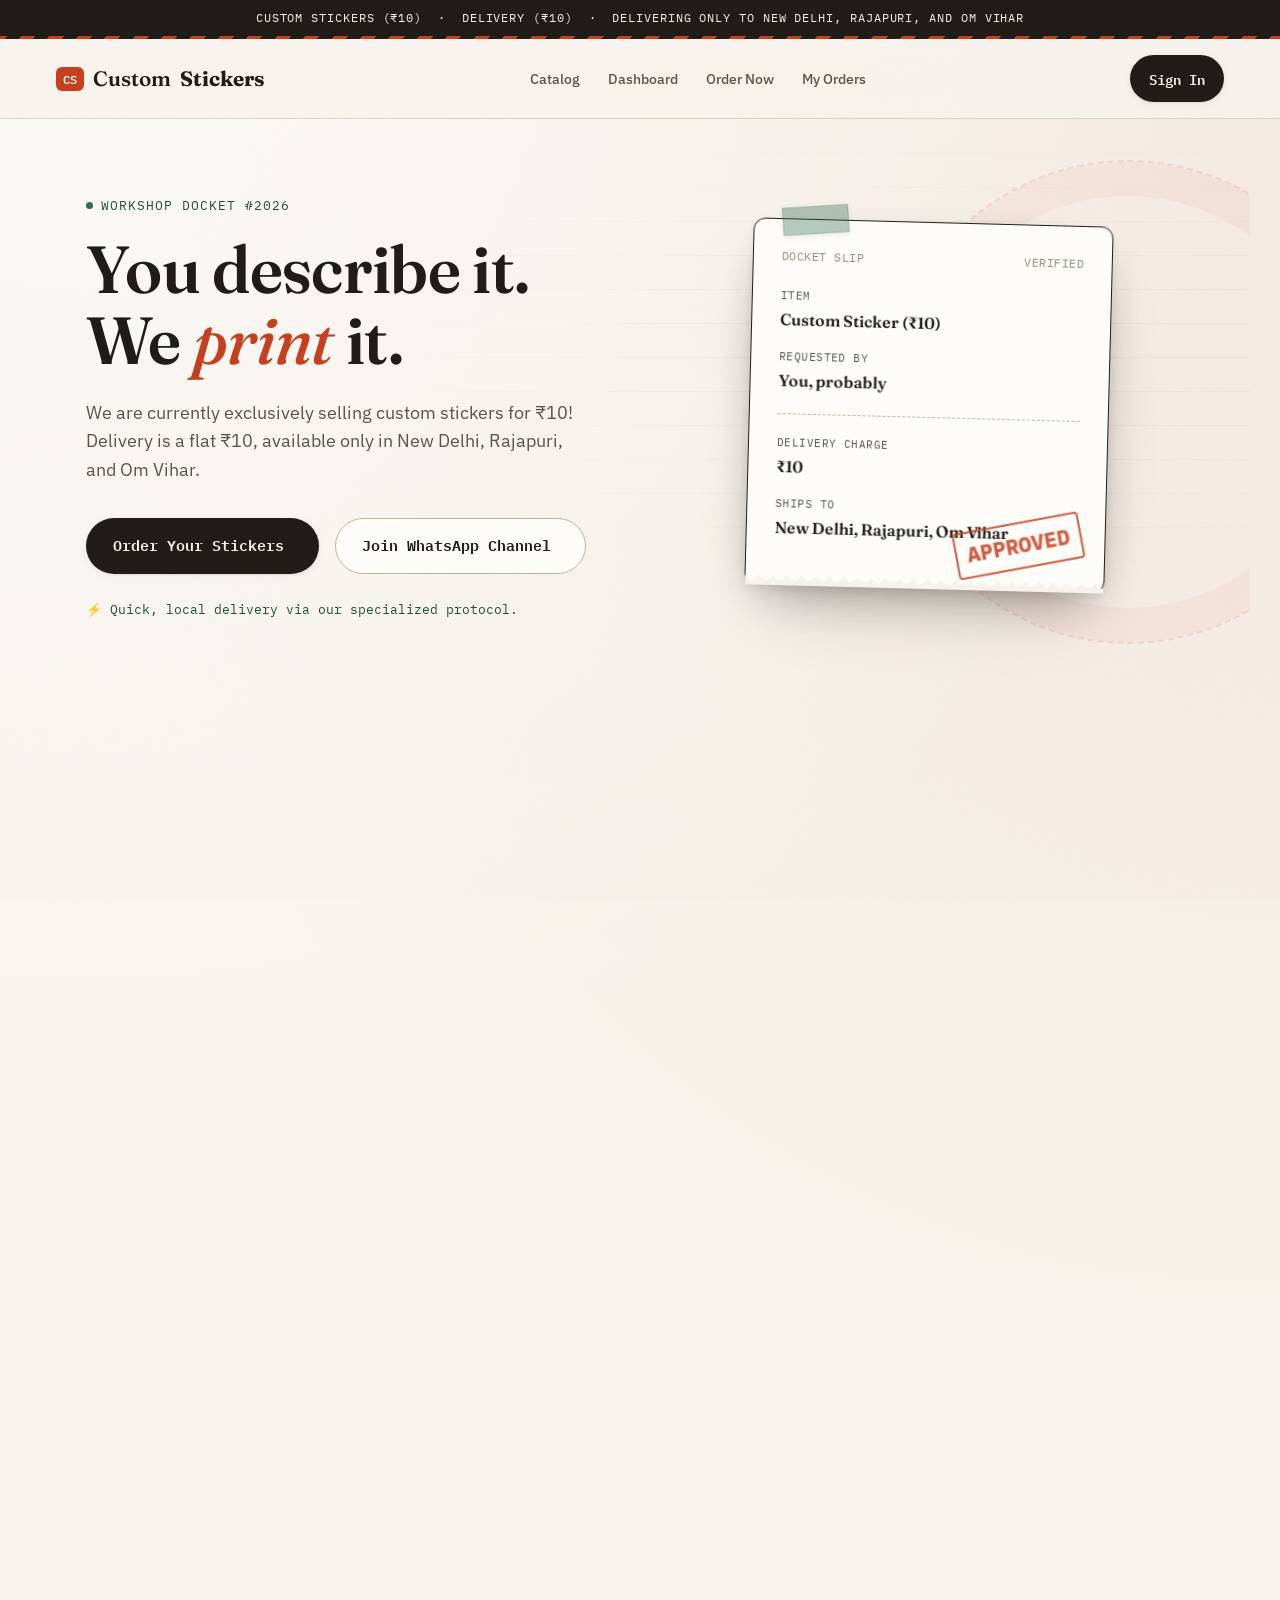
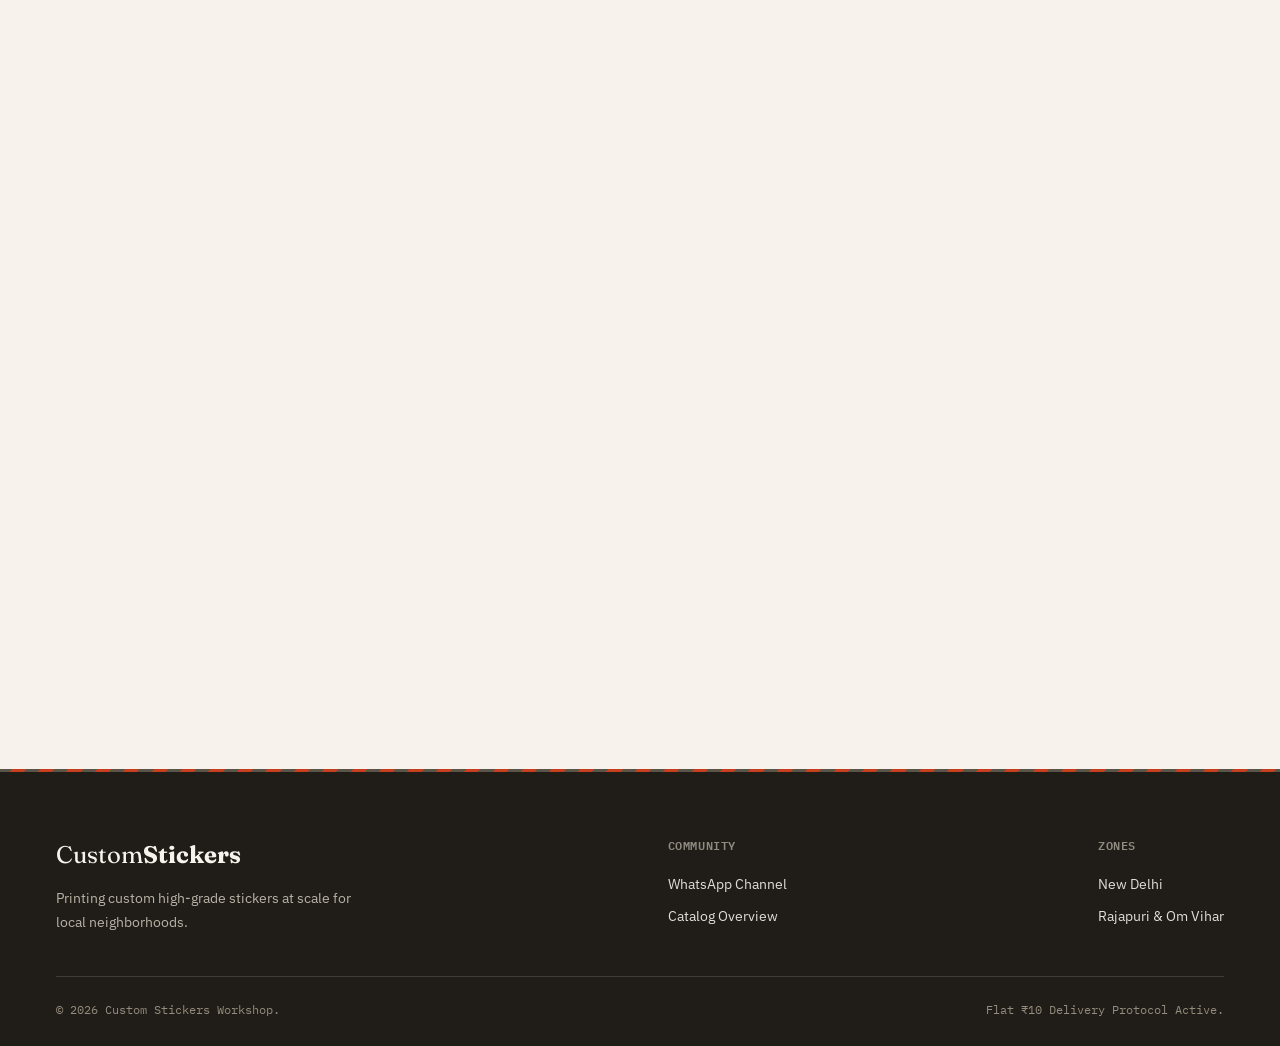
==== index/index.html @ f7cede30 "ee" ====
<!DOCTYPE html>
<html lang="en">
<head>
  <meta charset="UTF-8">
  <meta name="viewport" content="width=device-width, initial-scale=1.0">
  <title>Custom Stickers — Workshop</title>
  <meta name="description" content="Custom die-cut stickers, ₹10 each, with ₹10 flat delivery to New Delhi, Rajapuri, and Om Vihar."/>
  <link rel="icon" type="image/png" href="favicon.png">
  <link rel="preconnect" href="https://fonts.googleapis.com">
  <link rel="preconnect" href="https://fonts.gstatic.com" crossorigin>
  <link rel="stylesheet" href="index.css">
  
  <!-- Leaflet Map CSS & JS -->
  <link rel="stylesheet" href="https://unpkg.com/leaflet@1.9.4/dist/leaflet.css" />
  <script src="https://unpkg.com/leaflet@1.9.4/dist/leaflet.js"></script>
</head>
<body>

  <!-- Notice Ribbon -->
  <div class="policy-bar" id="policyBar">
    <span>Custom Stickers (₹10) &nbsp;·&nbsp; Delivery (₹10) &nbsp;·&nbsp; Delivering ONLY to New Delhi, Rajapuri, and Om Vihar</span>
  </div>

  <!-- Navigation -->
  <nav class="nav">
    <a href="#" class="nav-logo">
      <span class="mark">CS</span>
      Custom<strong>Stickers</strong>
    </a>
    <button class="nav-toggle" id="navToggle" aria-label="Toggle menu" aria-expanded="false" aria-controls="navLinks">
      <span></span><span></span><span></span>
    </button>
    <div class="nav-links" id="navLinks">
      <a href="#categories">Catalog</a>
      <a href="#dashboardSection">Dashboard</a>
      <a href="#placeOrderSection">Order Now</a>
      <a href="#myOrdersSection">My Orders</a>
    </div>
    <div class="nav-right">
      <button id="navSignIn" class="btn-primary">Sign In</button>
      <div id="navUser" style="display:none; align-items:center; gap:10px;">
        <img id="navAvatar" src="" alt="Your profile picture" style="width:32px; height:32px; border-radius:50%; object-fit:cover;">
        <span id="navUsernameText" style="font-family:var(--font-mono); font-size:0.85rem; font-weight:600;"></span>
      </div>
    </div>
  </nav>

  <!-- Hero Section -->
  <header class="hero">
    <div class="hero-content">
      <div class="hero-eyebrow">Workshop Docket #2026</div>
      <h1 class="hero-title">You describe it.<br/>We <em>print</em> it.</h1>
      <p class="hero-sub">We are currently exclusively selling custom stickers for ₹10! Delivery is a flat ₹10, available only in New Delhi, Rajapuri, and Om Vihar.</p>

      <div class="hero-btns">
        <a href="#placeOrderSection" class="btn-primary lg">Order Your Stickers</a>
        <a href="https://www.whatsapp.com/channel/0029VbC5Spn0AgW7cO3rnr2Q" target="_blank" rel="noopener" class="btn-secondary lg">Join WhatsApp Channel</a>
      </div>
      <div class="hero-note">⚡ Quick, local delivery via our specialized protocol.</div>
    </div>

    <!-- Docket ticket -->
    <div class="hero-ticket-wrap">
      <div class="hero-ticket">
        <div class="ticket-row">
          <span>Docket Slip</span>
          <span>Verified</span>
        </div>
        <div class="ticket-field">
          <label>Item</label>
          <div class="val">Custom Sticker (₹10)</div>
        </div>
        <div class="ticket-field">
          <label>Requested by</label>
          <div class="val">You, probably</div>
        </div>
        <hr class="ticket-divider"/>
        <div class="ticket-field">
          <label>Delivery Charge</label>
          <div class="val">₹10</div>
        </div>
        <div class="ticket-field">
          <label>Ships to</label>
          <div class="val">New Delhi, Rajapuri, Om Vihar</div>
        </div>
        <div class="ticket-stamp">APPROVED</div>
      </div>
    </div>
  </header>

  <!-- Dashboard Section (Profile & Stats) -->
  <section class="section bg-surface reveal" id="dashboardSection" style="display: none;">
    <div class="sec-head">
      <div class="sec-eyebrow">Your Hub</div>
      <h2 class="sec-title">Dashboard & <em>Stats</em></h2>
    </div>
    <div class="ledger reveal-stagger">
      <div class="ledger-row">
        <span class="ledger-num">01</span>
        <div class="ledger-main">
          <h3>Your Profile</h3>
          <p id="profileDetails" style="font-family:var(--font-mono); font-size:0.85rem; color:var(--ink);">Loading profile...</p>
        </div>
        <span class="ledger-tag">Active User</span>
      </div>
      <div class="ledger-row">
        <span class="ledger-num">02</span>
        <div class="ledger-main">
          <h3>Platform Live Stats</h3>
          <p style="font-family:var(--font-mono); color:var(--ink-muted);">
            Total Users Signed Up: <strong id="totalUsersCount" style="color:var(--ink); font-size:1.1rem;">...</strong> <br/>
            Total Orders Placed: <strong id="totalOrdersCount" style="color:var(--ink); font-size:1.1rem;">...</strong>
          </p>
        </div>
        <span class="ledger-tag">Live Data</span>
      </div>
    </div>
  </section>

  <!-- Categories -->
  <section class="section reveal" id="categories">
    <div class="sec-head">
      <div class="sec-eyebrow">Our Catalog</div>
      <h2 class="sec-title">Custom Stickers</h2>
      <p class="sec-sub">Right now, we are 100% focused on delivering high-quality custom stickers.</p>
    </div>

    <div class="ledger reveal-stagger">
      <div class="ledger-row">
        <span class="ledger-num">01</span>
        <div class="ledger-main">
          <h3>Custom Die-Cut Stickers</h3>
          <p>Any design you want. Just ₹10 per sticker + ₹10 delivery fee.</p>
        </div>
        <span class="ledger-tag">Available Now</span>
      </div>
    </div>
  </section>

  <!-- Real Dispatch Form -->
  <section class="section bg-surface reveal" id="placeOrderSection">
    <div class="sec-head center">
      <div class="sec-eyebrow">Workshop Dispatch</div>
      <h2 class="sec-title">Place your <em>Order</em></h2>
      <p class="sec-sub">Upload your sticker design, and we'll start processing immediately.</p>
    </div>

    <form id="orderForm" class="form-wrap">
      <div class="afield">
        <label for="stickerUpload">Upload Design (Image)</label>
        <input type="file" id="stickerUpload" accept="image/*" required class="ainput" />
      </div>
      
      <div class="afield">
        <label for="orderNotes">Order Details (Size, Quantity, etc.)</label>
        <textarea id="orderNotes" class="ainput" placeholder="e.g. 5 copies, glossy finish" rows="3" required></textarea>
      </div>

      <div class="truck-btn-wrap" style="align-items: center; margin-top: 10px;">
        <button type="submit" class="truck-btn" id="submitOrderBtn">
          <span class="tb-label">
            <span class="tb-text tb-default">Click Here to Submit</span>
            <span class="tb-text tb-success">
              Order Submitted!
              <svg class="tb-check" viewBox="0 0 12 10"><polyline points="1.5 6 4.5 9 10.5 1"></polyline></svg>
            </span>
          </span>
          <span class="tb-lane">
            <span class="tb-progress"></span>
            <span class="tb-box"></span>
            <span class="tb-truck">
              <span class="tb-cargo"></span>
              <span class="tb-cab"><span class="tb-window"></span></span>
              <span class="tb-wheel tb-wheel-1"></span>
              <span class="tb-wheel tb-wheel-2"></span>
            </span>
          </span>
        </button>
        <p class="tb-status" id="orderStatusText" aria-live="polite"></p>
      </div>
    </form>
  </section>

  <!-- User Orders Section with Live Map Tracker -->
  <section class="section reveal" id="myOrdersSection">
    <div class="sec-head">
      <div class="sec-eyebrow">Account Ledger</div>
      <h2 class="sec-title">Your <em>Orders & Live Tracking</em></h2>
      <p class="sec-sub">Track active orders and real-time driver movements.</p>
    </div>
    <div id="userOrdersContainer" style="font-family:var(--font-mono); font-size:0.9rem; color:var(--ink-muted);">
      <p>Please sign in to view your live order history.</p>
    </div>
  </section>

  <!-- Footer -->
  <footer class="footer">
    <div class="footer-in">
      <div>
        <div class="footer-logo">Custom<strong>Stickers</strong></div>
        <p class="footer-blurb">Printing custom high-grade stickers at scale for local neighborhoods.</p>
      </div>
      <div class="footer-col">
        <h4>Community</h4>
        <a href="https://www.whatsapp.com/channel/0029VbC5Spn0AgW7cO3rnr2Q" target="_blank" rel="noopener">WhatsApp Channel</a>
        <a href="#categories">Catalog Overview</a>
      </div>
      <div class="footer-col">
        <h4>Zones</h4>
        <p>New Delhi</p>
        <p>Rajapuri & Om Vihar</p>
      </div>
    </div>
    <div class="footer-bottom">
      <span>© 2026 Custom Stickers Workshop.</span>
      <span>Flat ₹10 Delivery Protocol Active.</span>
    </div>
  </footer>

  <script type="module" src="index.js"></script>
</body>
</html>
---- index/index.css ----
/* =====================================================================
   CUSTOM STICKERS — Workshop Docket Theme (redesigned)
   ===================================================================== */
@import url('https://fonts.googleapis.com/css2?family=Fraunces:opsz,wght@9..144,400;9..144,500;9..144,600;9..144,700&family=IBM+Plex+Sans:wght@400;500;600;700&family=IBM+Plex+Mono:wght@400;500;600;700&display=swap');

:root {
  --paper: #F7F3EC;
  --paper-dark: #ECE5D6;
  --surface: #FFFDF9;
  --ink: #201C18;
  --ink-rgb: 32, 28, 24;
  --ink-muted: #5A5449;
  --ink-faint: #948C7D;
  --stamp: #C6401F;
  --stamp-rgb: 198, 64, 31;
  --stamp-dark: #9C3117;
  --thread: #2F6B4F;
  --thread-rgb: 47, 107, 79;
  --thread-dark: #234F3A;
  --border: #DED4C0;
  --border-dark: #C2B49B;

  --font-sans: 'IBM Plex Sans', -apple-system, BlinkMacSystemFont, sans-serif;
  --font-mono: 'IBM Plex Mono', "SFMono-Regular", Menlo, monospace;
  --font-display: 'Fraunces', Georgia, serif;

  --radius-xs: 6px;
  --radius-sm: 12px;
  --radius-md: 18px;

  /* layered, "paper lifted off the desk" shadows */
  --shadow-sm: 0 1px 2px rgba(var(--ink-rgb), 0.05), 0 2px 8px rgba(var(--ink-rgb), 0.06);
  --shadow-md: 0 2px 4px rgba(var(--ink-rgb), 0.06), 0 12px 28px -12px rgba(var(--ink-rgb), 0.24), 0 24px 48px -24px rgba(var(--ink-rgb), 0.18);
  --shadow-lg: 0 4px 10px rgba(var(--ink-rgb), 0.08), 0 20px 44px -16px rgba(var(--ink-rgb), 0.32), 0 36px 72px -30px rgba(var(--ink-rgb), 0.24);
  --shadow-inset: inset 0 1px 1px rgba(255,255,255,0.5), inset 0 -1px 2px rgba(var(--ink-rgb), 0.08);

  --edge: clamp(20px, 5vw, 56px);
  --space-1: clamp(4px, 0.6vw, 6px);
  --space-2: clamp(8px, 1.2vw, 12px);
  --space-3: clamp(16px, 2.4vw, 22px);
  --space-4: clamp(24px, 3.6vw, 34px);
  --space-5: clamp(40px, 6vw, 64px);

  --ease-snap: cubic-bezier(0.22, 1, 0.36, 1);
}

/* Subtle print-grain overlay across the whole app — paper, not plastic */
body::after {
  content: '';
  position: fixed; inset: 0; z-index: 999; pointer-events: none;
  opacity: 0.035; mix-blend-mode: multiply;
  background-image: url("data:image/svg+xml,%3Csvg xmlns='http://www.w3.org/2000/svg' width='180' height='180'%3E%3Cfilter id='n'%3E%3CfeTurbulence type='fractalNoise' baseFrequency='0.85' numOctaves='2' stitchTiles='stitch'/%3E%3C/filter%3E%3Crect width='100%25' height='100%25' filter='url(%23n)'/%3E%3C/svg%3E");
}

/* Themed scrollbar */
::-webkit-scrollbar { width: 11px; height: 11px; }
::-webkit-scrollbar-track { background: var(--paper); }
::-webkit-scrollbar-thumb { background: var(--border-dark); border-radius: 99px; border: 3px solid var(--paper); }
::-webkit-scrollbar-thumb:hover { background: var(--ink-faint); }

* { box-sizing: border-box; margin: 0; padding: 0; }

html { scroll-behavior: smooth; scrollbar-color: var(--border-dark) var(--paper); scrollbar-width: thin; }

body {
  font-family: var(--font-sans);
  background-color: var(--paper);
  background-image:
    radial-gradient(circle at 8% 0%, rgba(255,255,255,0.6), transparent 40%),
    radial-gradient(circle at 100% 12%, rgba(198,64,31,0.05), transparent 45%);
  color: var(--ink);
  line-height: 1.6;
  -webkit-font-smoothing: antialiased;
  overflow-x: hidden;
}

@media (prefers-reduced-motion: reduce) {
  *, *::before, *::after { animation-duration: 0.001ms !important; transition-duration: 0.001ms !important; scroll-behavior: auto !important; }
  body::after { display: none; }
}

/* Scroll-reveal: sections rise + fade in as they enter the viewport (JS toggles .is-visible) */
.reveal { opacity: 0; transform: translateY(28px); transition: opacity 0.7s var(--ease-snap), transform 0.7s var(--ease-snap); }
.reveal.is-visible { opacity: 1; transform: translateY(0); }
.reveal-stagger > * { opacity: 0; transform: translateY(20px); transition: opacity 0.6s var(--ease-snap), transform 0.6s var(--ease-snap); }
.reveal-stagger.is-visible > * { opacity: 1; transform: translateY(0); }
.reveal-stagger.is-visible > *:nth-child(1) { transition-delay: 0.03s; }
.reveal-stagger.is-visible > *:nth-child(2) { transition-delay: 0.1s; }
.reveal-stagger.is-visible > *:nth-child(3) { transition-delay: 0.17s; }
.reveal-stagger.is-visible > *:nth-child(4) { transition-delay: 0.24s; }
.reveal-stagger.is-visible > *:nth-child(5) { transition-delay: 0.31s; }
@media (prefers-reduced-motion: reduce) {
  .reveal, .reveal-stagger > * { opacity: 1; transform: none; transition: none; }
}

::selection { background: var(--stamp); color: #fff; }

/* Typography & Utilities */
h1, h2, h3, h4 { font-family: var(--font-display); font-weight: 600; letter-spacing: -0.01em; }
em { font-style: italic; color: var(--stamp); font-weight: 500; }
.bg-surface { background-color: var(--paper-dark); }
.center { text-align: center; }
a { color: inherit; }
:focus-visible { outline: 2px solid var(--thread); outline-offset: 3px; }

/* Buttons */
.btn-primary, .btn-secondary {
  display: inline-flex;
  align-items: center;
  gap: 8px;
  padding: 11px 18px;
  border-radius: 999px;
  font-family: var(--font-mono);
  font-size: 0.85rem;
  font-weight: 600;
  cursor: pointer;
  text-decoration: none;
  transition: transform 0.18s var(--ease-snap), box-shadow 0.18s ease, background 0.18s ease, color 0.18s ease, border-color 0.18s ease;
  border: 1.5px solid transparent;
}
.btn-primary { background: var(--ink); color: var(--paper); box-shadow: var(--shadow-sm); }
.btn-primary:hover { background: var(--stamp); transform: translateY(-2px); box-shadow: var(--shadow-md); }
.btn-secondary { background: var(--surface); color: var(--ink); border-color: var(--border-dark); }
.btn-secondary:hover { border-color: var(--ink); transform: translateY(-2px); box-shadow: var(--shadow-sm); }
.btn-primary:active, .btn-secondary:active { transform: translateY(0) scale(0.97); box-shadow: var(--shadow-inset); transition-duration: 0.08s; }
.lg { padding: 15px 26px; font-size: 0.95rem; }

/* Large CTAs get a little arrow that slides in — a "here's where this goes" nudge */
.lg::after {
  content: '→'; display: inline-block; width: 0; opacity: 0; overflow: hidden;
  transition: width 0.25s var(--ease-snap), opacity 0.2s ease, margin-left 0.25s var(--ease-snap);
}
.lg:hover::after { width: 1em; opacity: 1; margin-left: 2px; }

/* Notice Ribbon */
.policy-bar {
  background: var(--ink);
  color: var(--paper);
  text-align: center;
  padding: 9px 16px;
  font-family: var(--font-mono);
  font-size: 0.72rem;
  text-transform: uppercase;
  letter-spacing: 0.08em;
  border-bottom: 3px solid;
  border-image: repeating-linear-gradient(-45deg, var(--stamp) 0 10px, var(--ink) 10px 20px) 3;
}

/* Navigation */
.nav {
  display: flex;
  justify-content: space-between;
  align-items: center;
  padding: 16px var(--edge);
  border-bottom: 1px solid var(--border);
  position: sticky;
  top: 0;
  background: rgba(247, 243, 236, 0.88);
  backdrop-filter: blur(10px);
  z-index: 100;
  box-shadow: 0 0 0 rgba(var(--ink-rgb), 0);
  transition: box-shadow 0.3s ease, border-color 0.3s ease;
}
.nav.is-scrolled { box-shadow: var(--shadow-sm); border-bottom-color: var(--border-dark); }
.nav-logo {
  font-family: var(--font-display);
  font-weight: 600;
  font-size: 1.3rem;
  text-decoration: none;
  color: var(--ink);
  display: flex;
  align-items: center;
  gap: 9px;
}
.mark {
  background: var(--stamp);
  color: #fff;
  font-family: var(--font-mono);
  padding: 3px 7px;
  font-size: 0.72rem;
  border-radius: var(--radius-xs);
  letter-spacing: 0.02em;
  display: inline-block;
  transition: transform 0.3s var(--ease-snap);
}
.nav-logo:hover .mark { transform: rotate(-8deg) scale(1.08); }
.nav-links { display: flex; gap: 28px; align-items: center; }
.nav-links a { text-decoration: none; color: var(--ink-muted); font-size: 0.9rem; font-weight: 500; position: relative; }
.nav-links a::after {
  content: ''; position: absolute; left: 0; bottom: -4px; width: 0; height: 1.5px;
  background: var(--stamp); transition: width 0.2s ease;
}
.nav-links a:hover { color: var(--ink); }
.nav-links a:hover::after { width: 100%; }
.nav-right { display: flex; align-items: center; gap: 14px; }

.nav-toggle {
  display: none;
  background: none;
  border: none;
  cursor: pointer;
  width: 32px;
  height: 24px;
  position: relative;
  z-index: 110;
}
.nav-toggle span {
  position: absolute; left: 0; width: 100%; height: 2px; background: var(--ink);
  border-radius: 2px; transition: transform 0.25s ease, opacity 0.25s ease, top 0.25s ease;
}
.nav-toggle span:nth-child(1) { top: 2px; }
.nav-toggle span:nth-child(2) { top: 11px; }
.nav-toggle span:nth-child(3) { top: 20px; }
.nav-toggle[aria-expanded="true"] span:nth-child(1) { top: 11px; transform: rotate(45deg); }
.nav-toggle[aria-expanded="true"] span:nth-child(2) { opacity: 0; }
.nav-toggle[aria-expanded="true"] span:nth-child(3) { top: 11px; transform: rotate(-45deg); }

/* Hero */
.hero {
  display: flex; flex-wrap: wrap; gap: 48px; padding: 72px var(--edge) 64px; max-width: 1220px;
  margin: 0 auto; align-items: center; position: relative; overflow: hidden;
}
.hero::before {
  /* faint ruled ledger lines, anchored to the right where the ticket sits */
  content: ''; position: absolute; inset: 0; z-index: -2; pointer-events: none;
  background-image: repeating-linear-gradient(rgba(var(--ink-rgb), 0.035) 0 1px, transparent 1px 34px);
  mask-image: radial-gradient(ellipse 70% 60% at 78% 40%, #000 30%, transparent 75%);
}
.hero::after {
  /* oversized, barely-there concentric stamp ring for atmosphere */
  content: ''; position: absolute; z-index: -1; pointer-events: none;
  top: 50%; right: -120px; width: 480px; height: 480px; transform: translateY(-50%) rotate(-12deg);
  border-radius: 50%; border: 2px dashed rgba(var(--stamp-rgb), 0.14);
  box-shadow: 0 0 0 34px rgba(var(--stamp-rgb), 0.05) inset;
}
.hero-content { flex: 1; min-width: 300px; }
.hero-eyebrow {
  font-family: var(--font-mono); color: var(--thread-dark); font-size: 0.8rem; text-transform: uppercase;
  letter-spacing: 0.08em; margin-bottom: 18px; display: inline-flex; align-items: center; gap: 8px;
}
.hero-eyebrow::before { content: ''; width: 7px; height: 7px; border-radius: 50%; background: var(--thread); display: inline-block; animation: eyebrow-blink 2.4s ease-in-out infinite; }
@keyframes eyebrow-blink { 0%, 100% { opacity: 1; } 50% { opacity: 0.35; } }
.hero-title { font-size: clamp(2.4rem, 5.2vw, 4.2rem); line-height: 1.06; margin-bottom: 24px; }
.hero-sub { font-size: 1.1rem; color: var(--ink-muted); margin-bottom: 34px; max-width: 500px; }
.hero-btns { display: flex; gap: 16px; margin-bottom: 26px; flex-wrap: wrap; }
.hero-note { font-family: var(--font-mono); font-size: 0.8rem; color: var(--thread-dark); }

/* Ticket */
.hero-ticket-wrap { flex: 1; min-width: 300px; display: flex; justify-content: center; }
.hero-ticket {
  background: var(--surface); border: 1.5px solid var(--ink); border-radius: var(--radius-sm);
  padding: 28px; width: 100%; max-width: 360px; box-shadow: var(--shadow-lg); position: relative;
  transform: rotate(1.5deg); transition: transform 0.35s var(--ease-snap);
  animation: ticket-drop 0.6s var(--ease-snap) both;
}
@keyframes ticket-drop { from { opacity: 0; transform: rotate(1.5deg) translateY(-16px) scale(0.97); } to { opacity: 1; transform: rotate(1.5deg) translateY(0) scale(1); } }
.hero-ticket:hover { transform: rotate(0deg) translateY(-4px); }
/* washi-tape corner accent, holding the ticket down */
.hero-ticket::before {
  content: ''; position: absolute; top: -14px; left: 28px; width: 64px; height: 26px;
  background: rgba(var(--thread-rgb), 0.35); border: 1px solid rgba(var(--thread-rgb), 0.2);
  transform: rotate(-5deg); box-shadow: var(--shadow-sm);
}
/* torn / perforated bottom edge like a receipt */
.hero-ticket::after {
  content: ''; position: absolute; left: 0; right: 0; bottom: -1px; height: 12px;
  background: var(--paper);
  -webkit-mask-image: radial-gradient(circle 7px at 7px 0, transparent 98%, #000 100%);
  mask-image: radial-gradient(circle 7px at 7px 0, transparent 98%, #000 100%);
  -webkit-mask-size: 14px 14px; mask-size: 14px 14px; mask-repeat: repeat-x;
}
.ticket-row { display: flex; justify-content: space-between; font-family: var(--font-mono); font-size: 0.72rem; color: var(--ink-faint); margin-bottom: 22px; text-transform: uppercase; letter-spacing: 0.04em; }
.ticket-field { margin-bottom: 16px; }
.ticket-field label { display: block; font-family: var(--font-mono); font-size: 0.68rem; color: var(--ink-muted); text-transform: uppercase; letter-spacing: 0.04em; margin-bottom: 2px; }
.ticket-field .val { font-weight: 600; font-size: 1rem; font-family: var(--font-display); }
.ticket-divider { border: 0; border-top: 1px dashed var(--border-dark); margin: 20px 0; }
.ticket-stamp {
  position: absolute; bottom: 22px; right: 22px; border: 2px solid var(--stamp); color: var(--stamp);
  font-family: var(--font-mono); font-size: 1.35rem; font-weight: bold; padding: 4px 10px;
  border-radius: 4px; transform: rotate(-12deg); opacity: 0.85;
  animation: stamp-press 0.4s var(--ease-snap) 0.5s both;
}
@keyframes stamp-press {
  0%   { opacity: 0; transform: rotate(-12deg) scale(2.2); }
  60%  { opacity: 0.9; transform: rotate(-12deg) scale(0.94); }
  100% { opacity: 0.85; transform: rotate(-12deg) scale(1); }
}
@media (prefers-reduced-motion: reduce) {
  .ticket-stamp, .hero-ticket { animation: none; }
}

/* Sections */
.section {
  padding: 88px var(--edge); max-width: 1220px; margin: 0 auto; position: relative;
  border-bottom: 2px dashed var(--border);
}
.sec-head { margin-bottom: 44px; }
.sec-eyebrow { font-family: var(--font-mono); font-size: 0.8rem; color: var(--stamp); text-transform: uppercase; letter-spacing: 0.06em; margin-bottom: 10px; }
.sec-title { font-size: clamp(1.9rem, 4vw, 2.6rem); margin-bottom: 16px; }
.sec-sub { font-size: 1.05rem; color: var(--ink-muted); max-width: 600px; }
.sec-head.center { text-align: center; }
.sec-head.center .sec-sub { margin: 0 auto; }

/* Ledger List */
.ledger { display: flex; flex-direction: column; gap: 16px; }
.ledger-row {
  display: flex; gap: 24px; padding: 26px; background: var(--surface); border: 1px solid var(--border);
  border-radius: var(--radius-sm); align-items: flex-start; position: relative; overflow: hidden;
  transition: transform 0.25s var(--ease-snap), box-shadow 0.25s var(--ease-snap), border-color 0.25s ease;
}
.ledger-row::before {
  /* stamp-colored accent bar that grows in from the left on hover */
  content: ''; position: absolute; left: 0; top: 0; bottom: 0; width: 4px;
  background: var(--stamp); transform: scaleY(0); transform-origin: bottom; transition: transform 0.3s var(--ease-snap);
}
.ledger-row:hover { transform: translateY(-3px); box-shadow: var(--shadow-md); border-color: var(--border-dark); }
.ledger-row:hover::before { transform: scaleY(1); }
.ledger-num { font-family: var(--font-mono); color: var(--ink-faint); font-size: 1.2rem; transition: color 0.25s ease; }
.ledger-row:hover .ledger-num { color: var(--stamp); }
.ledger-main { flex: 1; }
.ledger-main h3 { font-size: 1.25rem; margin-bottom: 6px; }
.ledger-main p { color: var(--ink-muted); font-size: 0.95rem; }
.ledger-tag { font-family: var(--font-mono); font-size: 0.72rem; background: var(--paper-dark); padding: 5px 10px; border-radius: 999px; color: var(--ink); white-space: nowrap; transition: background 0.25s ease, color 0.25s ease; }
.ledger-row:hover .ledger-tag { background: var(--thread); color: #fff; }

/* Forms */
.form-wrap {
  max-width: 520px; margin: 0 auto; background: var(--surface); padding: 36px;
  border: 1.5px solid var(--ink); border-radius: var(--radius-sm); box-shadow: var(--shadow-md);
  position: relative;
}
/* dog-eared corner fold, like a real docket page */
.form-wrap::before {
  content: ''; position: absolute; top: -1px; right: -1px; width: 26px; height: 26px;
  background: linear-gradient(135deg, transparent 50%, var(--paper-dark) 50%);
  border-bottom-left-radius: 4px; box-shadow: -3px 3px 6px rgba(var(--ink-rgb), 0.12);
}
.afield { margin-bottom: 22px; }
.afield label { display: block; font-family: var(--font-mono); font-size: 0.82rem; font-weight: 600; margin-bottom: 8px; color: var(--ink-muted); }
.ainput { width: 100%; padding: 13px; border: 1px solid var(--border); background: var(--paper); font-family: var(--font-sans); border-radius: var(--radius-xs); transition: border-color 0.2s ease, background 0.2s ease, box-shadow 0.2s ease; }
.ainput:focus { outline: none; border-color: var(--ink); background: var(--surface); box-shadow: 0 0 0 3px rgba(var(--ink-rgb), 0.08); }
textarea.ainput { resize: vertical; min-height: 80px; }

/* Native file input, restyled to match the docket theme */
input[type="file"].ainput { cursor: pointer; padding: 10px; }
input[type="file"].ainput::file-selector-button {
  padding: 9px 16px; margin-right: 14px; border: 1.5px solid var(--ink); border-radius: 999px;
  background: var(--ink); color: var(--paper); font-family: var(--font-mono); font-size: 0.8rem;
  font-weight: 600; cursor: pointer; transition: background 0.18s ease, transform 0.18s ease;
}
input[type="file"].ainput::file-selector-button:hover { background: var(--stamp); transform: translateY(-1px); }

/* Truck Button (Simplified Base) */
.truck-btn {
  width: 100%; padding: 17px; background: var(--ink); color: var(--paper); border: none;
  font-family: var(--font-mono); font-size: 1rem; font-weight: bold; cursor: pointer;
  border-radius: 999px; margin-bottom: 10px; transition: background 0.2s ease, transform 0.15s ease;
  position: relative; overflow: hidden; isolation: isolate; min-height: 54px;
}
.truck-btn:hover:not(:disabled) { background: var(--stamp); }
.truck-btn:disabled { opacity: 0.7; cursor: not-allowed; }

.tb-label {
  position: relative; z-index: 3; display: inline-flex; align-items: center; justify-content: center;
  gap: 8px; width: 100%; transition: opacity 0.15s ease;
}
.tb-text { display: inline-flex; align-items: center; gap: 7px; }
.tb-text.tb-success { display: none; }
.truck-btn.is-done .tb-text.tb-default { display: none; }
.truck-btn.is-done .tb-text.tb-success { display: inline-flex; }
.truck-btn.is-animating .tb-label { opacity: 0; }

.tb-check { width: 13px; height: 11px; color: var(--paper); }
.tb-check polyline {
  fill: none; stroke: currentColor; stroke-width: 2; stroke-linecap: round; stroke-linejoin: round;
  stroke-dasharray: 22; stroke-dashoffset: 22; animation: tb-draw-check 0.35s ease forwards 0.05s;
}
@keyframes tb-draw-check { to { stroke-dashoffset: 0; } }

/* Road lane: progress fill + moving dashes, hidden until animating */
.tb-lane {
  position: absolute; inset: 0; z-index: 1; overflow: hidden;
  opacity: 0; transition: opacity 0.2s ease;
}
.truck-btn.is-animating .tb-lane, .truck-btn.is-done .tb-lane { opacity: 1; }

.tb-progress {
  position: absolute; left: 0; top: 0; bottom: 0; width: 0%; z-index: 1;
  background: linear-gradient(90deg, var(--thread-dark), var(--thread));
}
.truck-btn.is-animating .tb-progress { animation: tb-fill 2.1s cubic-bezier(0.22, 0.61, 0.36, 1) forwards; }
.truck-btn.is-done .tb-progress { width: 100%; }
@keyframes tb-fill { to { width: 100%; } }

/* Dashed road-line racing past underneath the truck for a "speed" feel */
.tb-lane::after {
  content: ''; position: absolute; left: 0; right: 0; bottom: 7px; height: 2px; z-index: 1;
  background-image: repeating-linear-gradient(90deg, rgba(255,255,255,0.55) 0 10px, transparent 10px 22px);
  opacity: 0;
}
.truck-btn.is-animating .tb-lane::after { opacity: 0.7; animation: tb-road 0.28s linear infinite; }
@keyframes tb-road { from { background-position-x: 0; } to { background-position-x: -32px; } }

/* Delivery destination marker the truck races toward */
.tb-box {
  position: absolute; bottom: 9px; right: 16px; width: 13px; height: 13px; z-index: 1;
  border: 2px solid rgba(255,255,255,0.55); border-radius: 3px; opacity: 0;
}
.truck-btn.is-animating .tb-box { opacity: 1; animation: tb-box-pulse 0.5s ease-in-out infinite alternate; }
@keyframes tb-box-pulse { to { opacity: 0.4; } }

/* The truck itself, built from little div "pixels" — races left to right, FAST */
.tb-truck {
  position: absolute; bottom: 6px; left: -22%; z-index: 2; width: 46px; height: 22px; opacity: 0;
}
.truck-btn.is-animating .tb-truck {
  opacity: 1; animation: tb-drive 2.1s cubic-bezier(0.5, 0, 0.25, 1) forwards;
}
.truck-btn.is-done .tb-truck { opacity: 0; transition: opacity 0.2s ease; }
@keyframes tb-drive {
  0%   { left: -22%; transform: scaleX(1); }
  78%  { left: 92%; transform: scaleX(1); }
  92%  { left: 104%; transform: scaleX(1.12); } /* slight speed-stretch as it zooms off */
  100% { left: 126%; transform: scaleX(1); }
}

.tb-cargo { position: absolute; left: 0; bottom: 6px; width: 27px; height: 15px; background: var(--paper); border-radius: 2px 2px 0 0; }
.tb-cab { position: absolute; right: 0; bottom: 6px; width: 16px; height: 11px; background: var(--paper); border-radius: 2px 5px 0 0; }
.tb-window { position: absolute; top: 1px; right: 2px; width: 7px; height: 5px; background: var(--thread-dark); border-radius: 1px; }
.tb-wheel {
  position: absolute; bottom: 0; width: 8px; height: 8px; background: var(--ink);
  border: 2px solid var(--paper); border-radius: 50%; animation: tb-spin 0.22s linear infinite;
}
.tb-wheel-1 { left: 5px; }
.tb-wheel-2 { right: 5px; }
@keyframes tb-spin { to { transform: rotate(360deg); } }

.tb-status { font-family: var(--font-mono); font-size: 0.8rem; text-align: center; color: var(--ink-muted); min-height: 20px; }
.tb-status.is-active { color: var(--thread-dark); }
.tb-status.is-done { color: var(--stamp); font-weight: 600; }
.tb-status.is-error { color: var(--stamp-dark); }

@media (prefers-reduced-motion: reduce) {
  .tb-truck, .tb-progress, .tb-lane::after, .tb-wheel { animation: none !important; }
  .truck-btn.is-animating .tb-truck { left: 40%; opacity: 1; }
}

/* Footer */
.footer {
  padding: 64px var(--edge) 26px; background: var(--ink); color: var(--paper);
  border-top: 3px solid; border-image: repeating-linear-gradient(-45deg, var(--stamp) 0 10px, var(--ink-muted) 10px 20px) 3;
}
.footer-in { max-width: 1220px; margin: 0 auto; display: flex; flex-wrap: wrap; gap: 40px; justify-content: space-between; border-bottom: 1px solid rgba(255,255,255,0.14); padding-bottom: 40px; margin-bottom: 24px; }
.footer-logo { font-family: var(--font-display); font-size: 1.5rem; margin-bottom: 12px; }
.footer-blurb { color: var(--paper-dark); font-size: 0.9rem; max-width: 300px; opacity: 0.75; }
.footer-col h4 { font-family: var(--font-mono); font-size: 0.78rem; text-transform: uppercase; letter-spacing: 0.05em; margin-bottom: 16px; color: var(--paper-dark); opacity: 0.55; }
.footer-col a, .footer-col p { display: block; color: var(--paper); text-decoration: none; margin-bottom: 9px; font-size: 0.9rem; opacity: 0.9; transition: opacity 0.2s ease, transform 0.2s ease; width: fit-content; }
.footer-col a:hover { opacity: 1; color: var(--stamp); transform: translateX(3px); }
.footer-bottom { max-width: 1220px; margin: 0 auto; display: flex; flex-wrap: wrap; gap: 8px; justify-content: space-between; font-family: var(--font-mono); font-size: 0.72rem; color: var(--ink-faint); }

/* Map & Tracker Styles */
.tracker-wrap { margin-top: 15px; border: 1.5px solid var(--border-dark); border-radius: var(--radius-sm); overflow: hidden; background: var(--paper-dark); }
.tracker-header { background: var(--ink); color: var(--paper); padding: 9px 14px; font-family: var(--font-mono); font-size: 0.72rem; display: flex; justify-content: space-between; align-items: center; }
.tracker-map { width: 100%; height: 200px; z-index: 1; }
.driver-status-badge { display: inline-flex; align-items: center; gap: 8px; font-family: var(--font-mono); font-size: 0.75rem; color: var(--thread-dark); font-weight: 600; margin-top: 10px; }
.pulse-dot { width: 10px; height: 10px; background-color: var(--thread); border-radius: 50%; animation: pulse-ring 1.6s infinite; }
@keyframes pulse-ring {
  0% { transform: scale(0.95); box-shadow: 0 0 0 0 rgba(47, 107, 79, 0.7); }
  70% { transform: scale(1); box-shadow: 0 0 0 10px rgba(47, 107, 79, 0); }
  100% { transform: scale(0.95); box-shadow: 0 0 0 0 rgba(47, 107, 79, 0); }
}

/* User Order Grid */
.orders-grid { display: grid; grid-template-columns: repeat(auto-fill, minmax(280px, 1fr)); gap: 22px; }
.order-card {
  background: var(--surface); border: 1px solid var(--border); border-radius: var(--radius-sm); padding: 18px;
  display: flex; flex-direction: column; gap: 12px;
  transition: box-shadow 0.25s var(--ease-snap), transform 0.25s var(--ease-snap), border-color 0.25s ease;
  animation: card-in 0.45s var(--ease-snap) both;
}
@keyframes card-in { from { opacity: 0; transform: translateY(14px); } to { opacity: 1; transform: translateY(0); } }
.order-card:hover { box-shadow: var(--shadow-md); transform: translateY(-3px); border-color: var(--border-dark); }
.order-header { display: flex; justify-content: space-between; align-items: center; font-family: var(--font-mono); font-size: 0.78rem; border-bottom: 1px dashed var(--border); padding-bottom: 10px; }
.order-img-wrap { width: 100%; height: 160px; background: var(--paper-dark); border-radius: var(--radius-xs); display: flex; align-items: center; justify-content: center; overflow: hidden; }
.order-img { width: 100%; height: 100%; object-fit: contain; animation: img-fade 0.4s ease both; }
@keyframes img-fade { from { opacity: 0; transform: scale(1.03); } to { opacity: 1; transform: scale(1); } }
.img-error { font-family: var(--font-mono); font-size: 0.75rem; color: var(--ink-faint); }
.order-status { display: inline-flex; align-items: center; gap: 6px; padding: 4px 10px 4px 8px; border-radius: 999px; font-weight: 600; font-size: 0.72rem; text-transform: uppercase; letter-spacing: 0.02em; }
.order-status::before { content: ''; width: 6px; height: 6px; border-radius: 50%; background: currentColor; flex-shrink: 0; }
.status-packaging { background: #FCE9C7; color: #8A5A00; }
.status-out-for-delivery { background: #D8ECDD; color: #1E5C33; }
.status-out-for-delivery::before { animation: pulse-ring 1.6s infinite; }
.status-delivered { background: #DCE7F5; color: #1E4E8C; }

/* Loading / empty / error state text (plain <p> inside containers) */
#userOrdersContainer > p, #driverOrdersContainer > p {
  font-family: var(--font-mono); padding: 22px; text-align: center; background: var(--surface);
  border: 1px dashed var(--border-dark); border-radius: var(--radius-sm);
}
#userOrdersContainer > p.is-loading, #driverOrdersContainer > p.is-loading { animation: loading-pulse 1.3s ease-in-out infinite; }
@keyframes loading-pulse { 0%, 100% { opacity: 0.55; } 50% { opacity: 1; } }

/* ===================== Responsive ===================== */
@media (max-width: 860px) {
  .nav-toggle { display: block; }
  .nav-links {
    position: fixed; top: 0; right: 0; height: 100vh; width: min(300px, 78vw);
    background: var(--surface); flex-direction: column; align-items: flex-start;
    padding: 100px 32px 32px; gap: 22px; box-shadow: -12px 0 32px rgba(0,0,0,0.12);
    transform: translateX(100%); transition: transform 0.3s ease; z-index: 105;
  }
  .nav-links.open { transform: translateX(0); }
  .nav-links a { font-size: 1.05rem; }
  .nav-right .btn-primary span { display: inline; }
}

@media (max-width: 640px) {
  .hero { padding: 48px var(--edge) 44px; gap: 34px; }
  .section { padding: 56px var(--edge); }
  .ledger-row { flex-direction: column; gap: 12px; }
  .form-wrap { padding: 26px; }
  .footer-in { gap: 32px; }
  .hero-ticket { transform: rotate(0); }
}

@media (max-width: 420px) {
  .nav-right span#navUsernameText { display: none; }
  .hero-btns { flex-direction: column; }
  .hero-btns a { width: 100%; justify-content: center; }
}
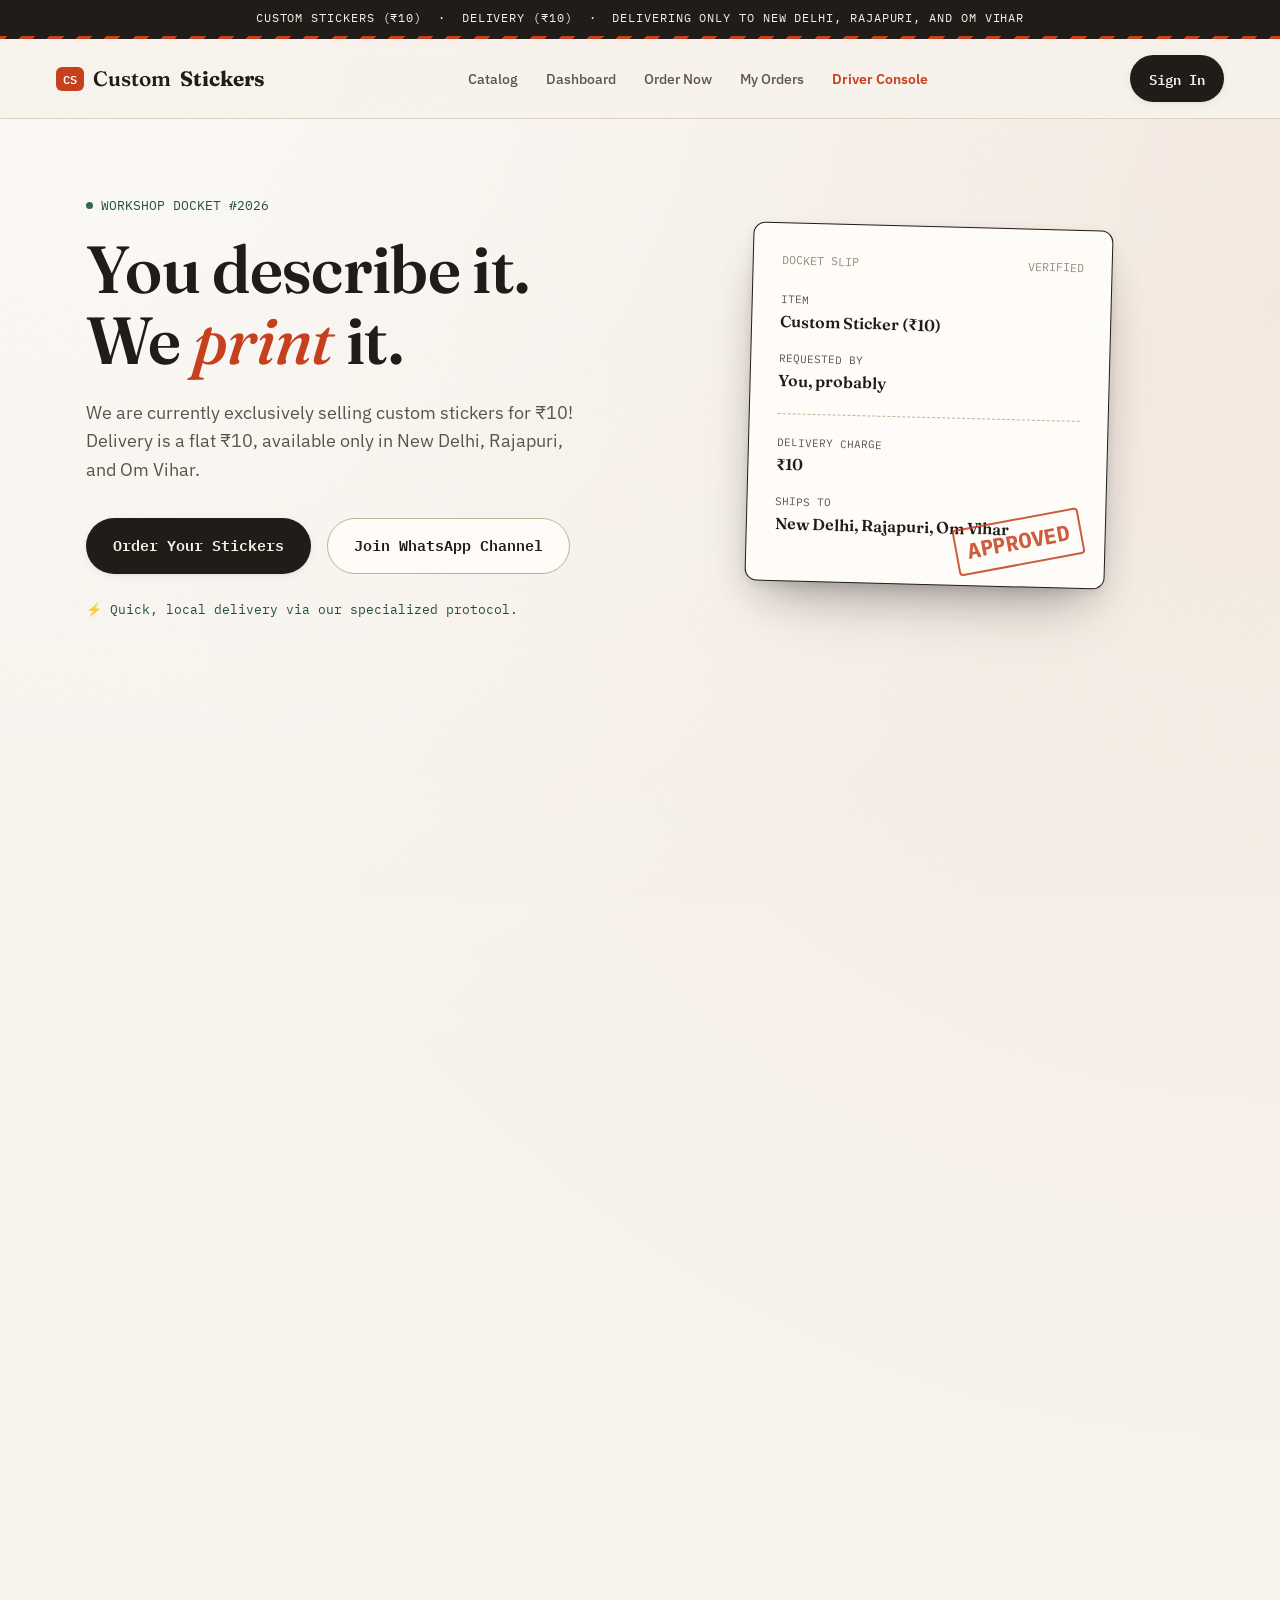
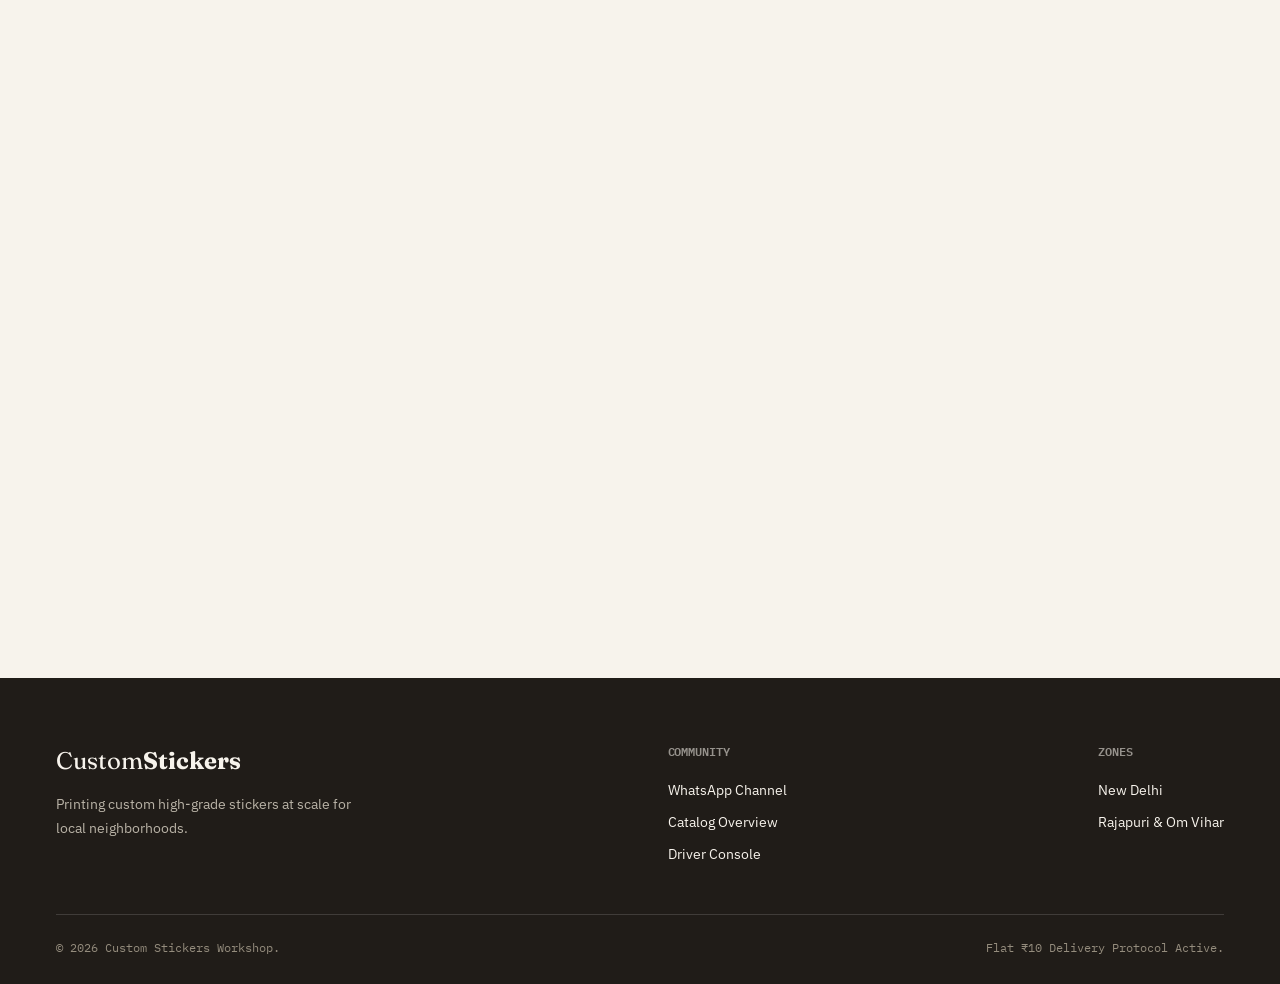
==== commit 3ab4254b: "eeeeeee" ====
--- a/index/index.html
+++ b/index/index.html
@@ -5,7 +5,7 @@
   <meta name="viewport" content="width=device-width, initial-scale=1.0">
   <title>Custom Stickers — Workshop</title>
   <meta name="description" content="Custom die-cut stickers, ₹10 each, with ₹10 flat delivery to New Delhi, Rajapuri, and Om Vihar."/>
-  <link rel="icon" type="image/png" href="favicon.png">
+  <link rel="icon" type="image/png" href="../favicon.png">
   <link rel="preconnect" href="https://fonts.googleapis.com">
   <link rel="preconnect" href="https://fonts.gstatic.com" crossorigin>
   <link rel="stylesheet" href="index.css">
@@ -23,7 +23,7 @@
 
   <!-- Navigation -->
   <nav class="nav">
-    <a href="#" class="nav-logo">
+    <a href="index.html" class="nav-logo">
       <span class="mark">CS</span>
       Custom<strong>Stickers</strong>
     </a>
@@ -35,13 +35,14 @@
       <a href="#dashboardSection">Dashboard</a>
       <a href="#placeOrderSection">Order Now</a>
       <a href="#myOrdersSection">My Orders</a>
+      <a href="../delivery/delivery.html" style="color:var(--stamp); font-weight:600;">Driver Console</a>
     </div>
     <div class="nav-right">
       <button id="navSignIn" class="btn-primary">Sign In</button>
-      <div id="navUser" style="display:none; align-items:center; gap:10px;">
-        <img id="navAvatar" src="" alt="Your profile picture" style="width:32px; height:32px; border-radius:50%; object-fit:cover;">
-        <span id="navUsernameText" style="font-family:var(--font-mono); font-size:0.85rem; font-weight:600;"></span>
-      </div>
+      <a id="navUser" href="../auth/auth.html?settings" style="display:none; align-items:center; gap:10px; text-decoration:none;">
+        <img id="navAvatar" src="" alt="Your profile picture" style="width:32px; height:32px; border-radius:50%; object-fit:cover; border:1px solid var(--ink);">
+        <span id="navUsernameText" style="font-family:var(--font-mono); font-size:0.85rem; font-weight:600; color:var(--ink);"></span>
+      </a>
     </div>
   </nav>
 
@@ -88,7 +89,7 @@
     </div>
   </header>
 
-  <!-- Dashboard Section (Profile & Stats) -->
+  <!-- Dashboard Section -->
   <section class="section bg-surface reveal" id="dashboardSection" style="display: none;">
     <div class="sec-head">
       <div class="sec-eyebrow">Your Hub</div>
@@ -137,7 +138,7 @@
     </div>
   </section>
 
-  <!-- Real Dispatch Form -->
+  <!-- Order Dispatch Form -->
   <section class="section bg-surface reveal" id="placeOrderSection">
     <div class="sec-head center">
       <div class="sec-eyebrow">Workshop Dispatch</div>
@@ -181,7 +182,7 @@
     </form>
   </section>
 
-  <!-- User Orders Section with Live Map Tracker -->
+  <!-- Orders & Live Tracking Section -->
   <section class="section reveal" id="myOrdersSection">
     <div class="sec-head">
       <div class="sec-eyebrow">Account Ledger</div>
@@ -204,6 +205,7 @@
         <h4>Community</h4>
         <a href="https://www.whatsapp.com/channel/0029VbC5Spn0AgW7cO3rnr2Q" target="_blank" rel="noopener">WhatsApp Channel</a>
         <a href="#categories">Catalog Overview</a>
+        <a href="../delivery/delivery.html">Driver Console</a>
       </div>
       <div class="footer-col">
         <h4>Zones</h4>
--- a/index/index.css
+++ b/index/index.css
@@ -1,5 +1,5 @@
 /* =====================================================================
-   CUSTOM STICKERS — Workshop Docket Theme (redesigned)
+   CUSTOM STICKERS — Workshop Docket Theme
    ===================================================================== */
 @import url('https://fonts.googleapis.com/css2?family=Fraunces:opsz,wght@9..144,400;9..144,500;9..144,600;9..144,700&family=IBM+Plex+Sans:wght@400;500;600;700&family=IBM+Plex+Mono:wght@400;500;600;700&display=swap');
 
@@ -28,38 +28,27 @@
   --radius-sm: 12px;
   --radius-md: 18px;
 
-  /* layered, "paper lifted off the desk" shadows */
   --shadow-sm: 0 1px 2px rgba(var(--ink-rgb), 0.05), 0 2px 8px rgba(var(--ink-rgb), 0.06);
   --shadow-md: 0 2px 4px rgba(var(--ink-rgb), 0.06), 0 12px 28px -12px rgba(var(--ink-rgb), 0.24), 0 24px 48px -24px rgba(var(--ink-rgb), 0.18);
   --shadow-lg: 0 4px 10px rgba(var(--ink-rgb), 0.08), 0 20px 44px -16px rgba(var(--ink-rgb), 0.32), 0 36px 72px -30px rgba(var(--ink-rgb), 0.24);
   --shadow-inset: inset 0 1px 1px rgba(255,255,255,0.5), inset 0 -1px 2px rgba(var(--ink-rgb), 0.08);
 
   --edge: clamp(20px, 5vw, 56px);
-  --space-1: clamp(4px, 0.6vw, 6px);
-  --space-2: clamp(8px, 1.2vw, 12px);
-  --space-3: clamp(16px, 2.4vw, 22px);
-  --space-4: clamp(24px, 3.6vw, 34px);
-  --space-5: clamp(40px, 6vw, 64px);
-
   --ease-snap: cubic-bezier(0.22, 1, 0.36, 1);
 }
 
-/* Subtle print-grain overlay across the whole app — paper, not plastic */
 body::after {
-  content: '';
-  position: fixed; inset: 0; z-index: 999; pointer-events: none;
+  content: ''; position: fixed; inset: 0; z-index: 999; pointer-events: none;
   opacity: 0.035; mix-blend-mode: multiply;
   background-image: url("data:image/svg+xml,%3Csvg xmlns='http://www.w3.org/2000/svg' width='180' height='180'%3E%3Cfilter id='n'%3E%3CfeTurbulence type='fractalNoise' baseFrequency='0.85' numOctaves='2' stitchTiles='stitch'/%3E%3C/filter%3E%3Crect width='100%25' height='100%25' filter='url(%23n)'/%3E%3C/svg%3E");
 }
 
-/* Themed scrollbar */
 ::-webkit-scrollbar { width: 11px; height: 11px; }
 ::-webkit-scrollbar-track { background: var(--paper); }
 ::-webkit-scrollbar-thumb { background: var(--border-dark); border-radius: 99px; border: 3px solid var(--paper); }
 ::-webkit-scrollbar-thumb:hover { background: var(--ink-faint); }
 
 * { box-sizing: border-box; margin: 0; padding: 0; }
-
 html { scroll-behavior: smooth; scrollbar-color: var(--border-dark) var(--paper); scrollbar-width: thin; }
 
 body {
@@ -79,7 +68,6 @@
   body::after { display: none; }
 }
 
-/* Scroll-reveal: sections rise + fade in as they enter the viewport (JS toggles .is-visible) */
 .reveal { opacity: 0; transform: translateY(28px); transition: opacity 0.7s var(--ease-snap), transform 0.7s var(--ease-snap); }
 .reveal.is-visible { opacity: 1; transform: translateY(0); }
 .reveal-stagger > * { opacity: 0; transform: translateY(20px); transition: opacity 0.6s var(--ease-snap), transform 0.6s var(--ease-snap); }
@@ -87,15 +75,9 @@
 .reveal-stagger.is-visible > *:nth-child(1) { transition-delay: 0.03s; }
 .reveal-stagger.is-visible > *:nth-child(2) { transition-delay: 0.1s; }
 .reveal-stagger.is-visible > *:nth-child(3) { transition-delay: 0.17s; }
-.reveal-stagger.is-visible > *:nth-child(4) { transition-delay: 0.24s; }
-.reveal-stagger.is-visible > *:nth-child(5) { transition-delay: 0.31s; }
-@media (prefers-reduced-motion: reduce) {
-  .reveal, .reveal-stagger > * { opacity: 1; transform: none; transition: none; }
-}
 
 ::selection { background: var(--stamp); color: #fff; }
 
-/* Typography & Utilities */
 h1, h2, h3, h4 { font-family: var(--font-display); font-weight: 600; letter-spacing: -0.01em; }
 em { font-style: italic; color: var(--stamp); font-weight: 500; }
 .bg-surface { background-color: var(--paper-dark); }
@@ -103,428 +85,115 @@
 a { color: inherit; }
 :focus-visible { outline: 2px solid var(--thread); outline-offset: 3px; }
 
-/* Buttons */
 .btn-primary, .btn-secondary {
-  display: inline-flex;
-  align-items: center;
-  gap: 8px;
-  padding: 11px 18px;
-  border-radius: 999px;
-  font-family: var(--font-mono);
-  font-size: 0.85rem;
-  font-weight: 600;
-  cursor: pointer;
-  text-decoration: none;
-  transition: transform 0.18s var(--ease-snap), box-shadow 0.18s ease, background 0.18s ease, color 0.18s ease, border-color 0.18s ease;
+  display: inline-flex; align-items: center; gap: 8px; padding: 11px 18px;
+  border-radius: 999px; font-family: var(--font-mono); font-size: 0.85rem;
+  font-weight: 600; cursor: pointer; text-decoration: none;
+  transition: transform 0.18s var(--ease-snap), box-shadow 0.18s ease, background 0.18s ease;
   border: 1.5px solid transparent;
 }
 .btn-primary { background: var(--ink); color: var(--paper); box-shadow: var(--shadow-sm); }
 .btn-primary:hover { background: var(--stamp); transform: translateY(-2px); box-shadow: var(--shadow-md); }
 .btn-secondary { background: var(--surface); color: var(--ink); border-color: var(--border-dark); }
 .btn-secondary:hover { border-color: var(--ink); transform: translateY(-2px); box-shadow: var(--shadow-sm); }
-.btn-primary:active, .btn-secondary:active { transform: translateY(0) scale(0.97); box-shadow: var(--shadow-inset); transition-duration: 0.08s; }
 .lg { padding: 15px 26px; font-size: 0.95rem; }
 
-/* Large CTAs get a little arrow that slides in — a "here's where this goes" nudge */
-.lg::after {
-  content: '→'; display: inline-block; width: 0; opacity: 0; overflow: hidden;
-  transition: width 0.25s var(--ease-snap), opacity 0.2s ease, margin-left 0.25s var(--ease-snap);
-}
-.lg:hover::after { width: 1em; opacity: 1; margin-left: 2px; }
-
-/* Notice Ribbon */
 .policy-bar {
-  background: var(--ink);
-  color: var(--paper);
-  text-align: center;
-  padding: 9px 16px;
-  font-family: var(--font-mono);
-  font-size: 0.72rem;
-  text-transform: uppercase;
-  letter-spacing: 0.08em;
-  border-bottom: 3px solid;
-  border-image: repeating-linear-gradient(-45deg, var(--stamp) 0 10px, var(--ink) 10px 20px) 3;
+  background: var(--ink); color: var(--paper); text-align: center; padding: 9px 16px;
+  font-family: var(--font-mono); font-size: 0.72rem; text-transform: uppercase; letter-spacing: 0.08em;
+  border-bottom: 3px solid; border-image: repeating-linear-gradient(-45deg, var(--stamp) 0 10px, var(--ink) 10px 20px) 3;
 }
 
-/* Navigation */
 .nav {
-  display: flex;
-  justify-content: space-between;
-  align-items: center;
-  padding: 16px var(--edge);
-  border-bottom: 1px solid var(--border);
-  position: sticky;
-  top: 0;
-  background: rgba(247, 243, 236, 0.88);
-  backdrop-filter: blur(10px);
-  z-index: 100;
-  box-shadow: 0 0 0 rgba(var(--ink-rgb), 0);
-  transition: box-shadow 0.3s ease, border-color 0.3s ease;
+  display: flex; justify-content: space-between; align-items: center; padding: 16px var(--edge);
+  border-bottom: 1px solid var(--border); position: sticky; top: 0; background: rgba(247, 243, 236, 0.88);
+  backdrop-filter: blur(10px); z-index: 100; transition: box-shadow 0.3s ease;
 }
 .nav.is-scrolled { box-shadow: var(--shadow-sm); border-bottom-color: var(--border-dark); }
-.nav-logo {
-  font-family: var(--font-display);
-  font-weight: 600;
-  font-size: 1.3rem;
-  text-decoration: none;
-  color: var(--ink);
-  display: flex;
-  align-items: center;
-  gap: 9px;
-}
-.mark {
-  background: var(--stamp);
-  color: #fff;
-  font-family: var(--font-mono);
-  padding: 3px 7px;
-  font-size: 0.72rem;
-  border-radius: var(--radius-xs);
-  letter-spacing: 0.02em;
-  display: inline-block;
-  transition: transform 0.3s var(--ease-snap);
-}
-.nav-logo:hover .mark { transform: rotate(-8deg) scale(1.08); }
+.nav-logo { font-family: var(--font-display); font-weight: 600; font-size: 1.3rem; text-decoration: none; color: var(--ink); display: flex; align-items: center; gap: 9px; }
+.mark { background: var(--stamp); color: #fff; font-family: var(--font-mono); padding: 3px 7px; font-size: 0.72rem; border-radius: var(--radius-xs); }
 .nav-links { display: flex; gap: 28px; align-items: center; }
-.nav-links a { text-decoration: none; color: var(--ink-muted); font-size: 0.9rem; font-weight: 500; position: relative; }
-.nav-links a::after {
-  content: ''; position: absolute; left: 0; bottom: -4px; width: 0; height: 1.5px;
-  background: var(--stamp); transition: width 0.2s ease;
-}
+.nav-links a { text-decoration: none; color: var(--ink-muted); font-size: 0.9rem; font-weight: 500; }
 .nav-links a:hover { color: var(--ink); }
-.nav-links a:hover::after { width: 100%; }
 .nav-right { display: flex; align-items: center; gap: 14px; }
 
-.nav-toggle {
-  display: none;
-  background: none;
-  border: none;
-  cursor: pointer;
-  width: 32px;
-  height: 24px;
-  position: relative;
-  z-index: 110;
-}
-.nav-toggle span {
-  position: absolute; left: 0; width: 100%; height: 2px; background: var(--ink);
-  border-radius: 2px; transition: transform 0.25s ease, opacity 0.25s ease, top 0.25s ease;
-}
+.nav-toggle { display: none; background: none; border: none; cursor: pointer; width: 32px; height: 24px; position: relative; z-index: 110; }
+.nav-toggle span { position: absolute; left: 0; width: 100%; height: 2px; background: var(--ink); transition: transform 0.25s ease, opacity 0.25s ease, top 0.25s ease; }
 .nav-toggle span:nth-child(1) { top: 2px; }
 .nav-toggle span:nth-child(2) { top: 11px; }
 .nav-toggle span:nth-child(3) { top: 20px; }
-.nav-toggle[aria-expanded="true"] span:nth-child(1) { top: 11px; transform: rotate(45deg); }
-.nav-toggle[aria-expanded="true"] span:nth-child(2) { opacity: 0; }
-.nav-toggle[aria-expanded="true"] span:nth-child(3) { top: 11px; transform: rotate(-45deg); }
 
-/* Hero */
-.hero {
-  display: flex; flex-wrap: wrap; gap: 48px; padding: 72px var(--edge) 64px; max-width: 1220px;
-  margin: 0 auto; align-items: center; position: relative; overflow: hidden;
-}
-.hero::before {
-  /* faint ruled ledger lines, anchored to the right where the ticket sits */
-  content: ''; position: absolute; inset: 0; z-index: -2; pointer-events: none;
-  background-image: repeating-linear-gradient(rgba(var(--ink-rgb), 0.035) 0 1px, transparent 1px 34px);
-  mask-image: radial-gradient(ellipse 70% 60% at 78% 40%, #000 30%, transparent 75%);
-}
-.hero::after {
-  /* oversized, barely-there concentric stamp ring for atmosphere */
-  content: ''; position: absolute; z-index: -1; pointer-events: none;
-  top: 50%; right: -120px; width: 480px; height: 480px; transform: translateY(-50%) rotate(-12deg);
-  border-radius: 50%; border: 2px dashed rgba(var(--stamp-rgb), 0.14);
-  box-shadow: 0 0 0 34px rgba(var(--stamp-rgb), 0.05) inset;
-}
+.hero { display: flex; flex-wrap: wrap; gap: 48px; padding: 72px var(--edge) 64px; max-width: 1220px; margin: 0 auto; align-items: center; position: relative; }
 .hero-content { flex: 1; min-width: 300px; }
-.hero-eyebrow {
-  font-family: var(--font-mono); color: var(--thread-dark); font-size: 0.8rem; text-transform: uppercase;
-  letter-spacing: 0.08em; margin-bottom: 18px; display: inline-flex; align-items: center; gap: 8px;
-}
-.hero-eyebrow::before { content: ''; width: 7px; height: 7px; border-radius: 50%; background: var(--thread); display: inline-block; animation: eyebrow-blink 2.4s ease-in-out infinite; }
-@keyframes eyebrow-blink { 0%, 100% { opacity: 1; } 50% { opacity: 0.35; } }
+.hero-eyebrow { font-family: var(--font-mono); color: var(--thread-dark); font-size: 0.8rem; text-transform: uppercase; margin-bottom: 18px; display: inline-flex; align-items: center; gap: 8px; }
+.hero-eyebrow::before { content: ''; width: 7px; height: 7px; border-radius: 50%; background: var(--thread); }
 .hero-title { font-size: clamp(2.4rem, 5.2vw, 4.2rem); line-height: 1.06; margin-bottom: 24px; }
 .hero-sub { font-size: 1.1rem; color: var(--ink-muted); margin-bottom: 34px; max-width: 500px; }
 .hero-btns { display: flex; gap: 16px; margin-bottom: 26px; flex-wrap: wrap; }
 .hero-note { font-family: var(--font-mono); font-size: 0.8rem; color: var(--thread-dark); }
 
-/* Ticket */
 .hero-ticket-wrap { flex: 1; min-width: 300px; display: flex; justify-content: center; }
-.hero-ticket {
-  background: var(--surface); border: 1.5px solid var(--ink); border-radius: var(--radius-sm);
-  padding: 28px; width: 100%; max-width: 360px; box-shadow: var(--shadow-lg); position: relative;
-  transform: rotate(1.5deg); transition: transform 0.35s var(--ease-snap);
-  animation: ticket-drop 0.6s var(--ease-snap) both;
-}
-@keyframes ticket-drop { from { opacity: 0; transform: rotate(1.5deg) translateY(-16px) scale(0.97); } to { opacity: 1; transform: rotate(1.5deg) translateY(0) scale(1); } }
-.hero-ticket:hover { transform: rotate(0deg) translateY(-4px); }
-/* washi-tape corner accent, holding the ticket down */
-.hero-ticket::before {
-  content: ''; position: absolute; top: -14px; left: 28px; width: 64px; height: 26px;
-  background: rgba(var(--thread-rgb), 0.35); border: 1px solid rgba(var(--thread-rgb), 0.2);
-  transform: rotate(-5deg); box-shadow: var(--shadow-sm);
-}
-/* torn / perforated bottom edge like a receipt */
-.hero-ticket::after {
-  content: ''; position: absolute; left: 0; right: 0; bottom: -1px; height: 12px;
-  background: var(--paper);
-  -webkit-mask-image: radial-gradient(circle 7px at 7px 0, transparent 98%, #000 100%);
-  mask-image: radial-gradient(circle 7px at 7px 0, transparent 98%, #000 100%);
-  -webkit-mask-size: 14px 14px; mask-size: 14px 14px; mask-repeat: repeat-x;
-}
-.ticket-row { display: flex; justify-content: space-between; font-family: var(--font-mono); font-size: 0.72rem; color: var(--ink-faint); margin-bottom: 22px; text-transform: uppercase; letter-spacing: 0.04em; }
+.hero-ticket { background: var(--surface); border: 1.5px solid var(--ink); border-radius: var(--radius-sm); padding: 28px; width: 100%; max-width: 360px; box-shadow: var(--shadow-lg); position: relative; transform: rotate(1.5deg); }
+.ticket-row { display: flex; justify-content: space-between; font-family: var(--font-mono); font-size: 0.72rem; color: var(--ink-faint); margin-bottom: 22px; text-transform: uppercase; }
 .ticket-field { margin-bottom: 16px; }
-.ticket-field label { display: block; font-family: var(--font-mono); font-size: 0.68rem; color: var(--ink-muted); text-transform: uppercase; letter-spacing: 0.04em; margin-bottom: 2px; }
+.ticket-field label { display: block; font-family: var(--font-mono); font-size: 0.68rem; color: var(--ink-muted); text-transform: uppercase; }
 .ticket-field .val { font-weight: 600; font-size: 1rem; font-family: var(--font-display); }
 .ticket-divider { border: 0; border-top: 1px dashed var(--border-dark); margin: 20px 0; }
-.ticket-stamp {
-  position: absolute; bottom: 22px; right: 22px; border: 2px solid var(--stamp); color: var(--stamp);
-  font-family: var(--font-mono); font-size: 1.35rem; font-weight: bold; padding: 4px 10px;
-  border-radius: 4px; transform: rotate(-12deg); opacity: 0.85;
-  animation: stamp-press 0.4s var(--ease-snap) 0.5s both;
-}
-@keyframes stamp-press {
-  0%   { opacity: 0; transform: rotate(-12deg) scale(2.2); }
-  60%  { opacity: 0.9; transform: rotate(-12deg) scale(0.94); }
-  100% { opacity: 0.85; transform: rotate(-12deg) scale(1); }
-}
-@media (prefers-reduced-motion: reduce) {
-  .ticket-stamp, .hero-ticket { animation: none; }
-}
+.ticket-stamp { position: absolute; bottom: 22px; right: 22px; border: 2px solid var(--stamp); color: var(--stamp); font-family: var(--font-mono); font-size: 1.35rem; font-weight: bold; padding: 4px 10px; border-radius: 4px; transform: rotate(-12deg); opacity: 0.85; }
 
-/* Sections */
-.section {
-  padding: 88px var(--edge); max-width: 1220px; margin: 0 auto; position: relative;
-  border-bottom: 2px dashed var(--border);
-}
+.section { padding: 88px var(--edge); max-width: 1220px; margin: 0 auto; position: relative; border-bottom: 2px dashed var(--border); }
 .sec-head { margin-bottom: 44px; }
-.sec-eyebrow { font-family: var(--font-mono); font-size: 0.8rem; color: var(--stamp); text-transform: uppercase; letter-spacing: 0.06em; margin-bottom: 10px; }
+.sec-eyebrow { font-family: var(--font-mono); font-size: 0.8rem; color: var(--stamp); text-transform: uppercase; margin-bottom: 10px; }
 .sec-title { font-size: clamp(1.9rem, 4vw, 2.6rem); margin-bottom: 16px; }
 .sec-sub { font-size: 1.05rem; color: var(--ink-muted); max-width: 600px; }
-.sec-head.center { text-align: center; }
-.sec-head.center .sec-sub { margin: 0 auto; }
 
-/* Ledger List */
 .ledger { display: flex; flex-direction: column; gap: 16px; }
-.ledger-row {
-  display: flex; gap: 24px; padding: 26px; background: var(--surface); border: 1px solid var(--border);
-  border-radius: var(--radius-sm); align-items: flex-start; position: relative; overflow: hidden;
-  transition: transform 0.25s var(--ease-snap), box-shadow 0.25s var(--ease-snap), border-color 0.25s ease;
-}
-.ledger-row::before {
-  /* stamp-colored accent bar that grows in from the left on hover */
-  content: ''; position: absolute; left: 0; top: 0; bottom: 0; width: 4px;
-  background: var(--stamp); transform: scaleY(0); transform-origin: bottom; transition: transform 0.3s var(--ease-snap);
-}
-.ledger-row:hover { transform: translateY(-3px); box-shadow: var(--shadow-md); border-color: var(--border-dark); }
-.ledger-row:hover::before { transform: scaleY(1); }
-.ledger-num { font-family: var(--font-mono); color: var(--ink-faint); font-size: 1.2rem; transition: color 0.25s ease; }
-.ledger-row:hover .ledger-num { color: var(--stamp); }
+.ledger-row { display: flex; gap: 24px; padding: 26px; background: var(--surface); border: 1px solid var(--border); border-radius: var(--radius-sm); align-items: flex-start; }
+.ledger-num { font-family: var(--font-mono); color: var(--ink-faint); font-size: 1.2rem; }
 .ledger-main { flex: 1; }
 .ledger-main h3 { font-size: 1.25rem; margin-bottom: 6px; }
 .ledger-main p { color: var(--ink-muted); font-size: 0.95rem; }
-.ledger-tag { font-family: var(--font-mono); font-size: 0.72rem; background: var(--paper-dark); padding: 5px 10px; border-radius: 999px; color: var(--ink); white-space: nowrap; transition: background 0.25s ease, color 0.25s ease; }
-.ledger-row:hover .ledger-tag { background: var(--thread); color: #fff; }
+.ledger-tag { font-family: var(--font-mono); font-size: 0.72rem; background: var(--paper-dark); padding: 5px 10px; border-radius: 999px; color: var(--ink); white-space: nowrap; }
 
-/* Forms */
-.form-wrap {
-  max-width: 520px; margin: 0 auto; background: var(--surface); padding: 36px;
-  border: 1.5px solid var(--ink); border-radius: var(--radius-sm); box-shadow: var(--shadow-md);
-  position: relative;
-}
-/* dog-eared corner fold, like a real docket page */
-.form-wrap::before {
-  content: ''; position: absolute; top: -1px; right: -1px; width: 26px; height: 26px;
-  background: linear-gradient(135deg, transparent 50%, var(--paper-dark) 50%);
-  border-bottom-left-radius: 4px; box-shadow: -3px 3px 6px rgba(var(--ink-rgb), 0.12);
-}
+.form-wrap { max-width: 520px; margin: 0 auto; background: var(--surface); padding: 36px; border: 1.5px solid var(--ink); border-radius: var(--radius-sm); box-shadow: var(--shadow-md); }
 .afield { margin-bottom: 22px; }
 .afield label { display: block; font-family: var(--font-mono); font-size: 0.82rem; font-weight: 600; margin-bottom: 8px; color: var(--ink-muted); }
-.ainput { width: 100%; padding: 13px; border: 1px solid var(--border); background: var(--paper); font-family: var(--font-sans); border-radius: var(--radius-xs); transition: border-color 0.2s ease, background 0.2s ease, box-shadow 0.2s ease; }
-.ainput:focus { outline: none; border-color: var(--ink); background: var(--surface); box-shadow: 0 0 0 3px rgba(var(--ink-rgb), 0.08); }
-textarea.ainput { resize: vertical; min-height: 80px; }
+.ainput { width: 100%; padding: 13px; border: 1px solid var(--border); background: var(--paper); font-family: var(--font-sans); border-radius: var(--radius-xs); }
+.ainput:focus { outline: none; border-color: var(--ink); background: var(--surface); }
 
-/* Native file input, restyled to match the docket theme */
-input[type="file"].ainput { cursor: pointer; padding: 10px; }
-input[type="file"].ainput::file-selector-button {
-  padding: 9px 16px; margin-right: 14px; border: 1.5px solid var(--ink); border-radius: 999px;
-  background: var(--ink); color: var(--paper); font-family: var(--font-mono); font-size: 0.8rem;
-  font-weight: 600; cursor: pointer; transition: background 0.18s ease, transform 0.18s ease;
-}
-input[type="file"].ainput::file-selector-button:hover { background: var(--stamp); transform: translateY(-1px); }
-
-/* Truck Button (Simplified Base) */
-.truck-btn {
-  width: 100%; padding: 17px; background: var(--ink); color: var(--paper); border: none;
-  font-family: var(--font-mono); font-size: 1rem; font-weight: bold; cursor: pointer;
-  border-radius: 999px; margin-bottom: 10px; transition: background 0.2s ease, transform 0.15s ease;
-  position: relative; overflow: hidden; isolation: isolate; min-height: 54px;
-}
+.truck-btn { width: 100%; padding: 17px; background: var(--ink); color: var(--paper); border: none; font-family: var(--font-mono); font-size: 1rem; font-weight: bold; cursor: pointer; border-radius: 999px; position: relative; overflow: hidden; min-height: 54px; }
 .truck-btn:hover:not(:disabled) { background: var(--stamp); }
-.truck-btn:disabled { opacity: 0.7; cursor: not-allowed; }
-
-.tb-label {
-  position: relative; z-index: 3; display: inline-flex; align-items: center; justify-content: center;
-  gap: 8px; width: 100%; transition: opacity 0.15s ease;
-}
-.tb-text { display: inline-flex; align-items: center; gap: 7px; }
+.tb-label { display: inline-flex; align-items: center; justify-content: center; width: 100%; }
 .tb-text.tb-success { display: none; }
 .truck-btn.is-done .tb-text.tb-default { display: none; }
 .truck-btn.is-done .tb-text.tb-success { display: inline-flex; }
-.truck-btn.is-animating .tb-label { opacity: 0; }
 
-.tb-check { width: 13px; height: 11px; color: var(--paper); }
-.tb-check polyline {
-  fill: none; stroke: currentColor; stroke-width: 2; stroke-linecap: round; stroke-linejoin: round;
-  stroke-dasharray: 22; stroke-dashoffset: 22; animation: tb-draw-check 0.35s ease forwards 0.05s;
-}
-@keyframes tb-draw-check { to { stroke-dashoffset: 0; } }
-
-/* Road lane: progress fill + moving dashes, hidden until animating */
-.tb-lane {
-  position: absolute; inset: 0; z-index: 1; overflow: hidden;
-  opacity: 0; transition: opacity 0.2s ease;
-}
-.truck-btn.is-animating .tb-lane, .truck-btn.is-done .tb-lane { opacity: 1; }
-
-.tb-progress {
-  position: absolute; left: 0; top: 0; bottom: 0; width: 0%; z-index: 1;
-  background: linear-gradient(90deg, var(--thread-dark), var(--thread));
-}
-.truck-btn.is-animating .tb-progress { animation: tb-fill 2.1s cubic-bezier(0.22, 0.61, 0.36, 1) forwards; }
-.truck-btn.is-done .tb-progress { width: 100%; }
-@keyframes tb-fill { to { width: 100%; } }
-
-/* Dashed road-line racing past underneath the truck for a "speed" feel */
-.tb-lane::after {
-  content: ''; position: absolute; left: 0; right: 0; bottom: 7px; height: 2px; z-index: 1;
-  background-image: repeating-linear-gradient(90deg, rgba(255,255,255,0.55) 0 10px, transparent 10px 22px);
-  opacity: 0;
-}
-.truck-btn.is-animating .tb-lane::after { opacity: 0.7; animation: tb-road 0.28s linear infinite; }
-@keyframes tb-road { from { background-position-x: 0; } to { background-position-x: -32px; } }
-
-/* Delivery destination marker the truck races toward */
-.tb-box {
-  position: absolute; bottom: 9px; right: 16px; width: 13px; height: 13px; z-index: 1;
-  border: 2px solid rgba(255,255,255,0.55); border-radius: 3px; opacity: 0;
-}
-.truck-btn.is-animating .tb-box { opacity: 1; animation: tb-box-pulse 0.5s ease-in-out infinite alternate; }
-@keyframes tb-box-pulse { to { opacity: 0.4; } }
-
-/* The truck itself, built from little div "pixels" — races left to right, FAST */
-.tb-truck {
-  position: absolute; bottom: 6px; left: -22%; z-index: 2; width: 46px; height: 22px; opacity: 0;
-}
-.truck-btn.is-animating .tb-truck {
-  opacity: 1; animation: tb-drive 2.1s cubic-bezier(0.5, 0, 0.25, 1) forwards;
-}
-.truck-btn.is-done .tb-truck { opacity: 0; transition: opacity 0.2s ease; }
-@keyframes tb-drive {
-  0%   { left: -22%; transform: scaleX(1); }
-  78%  { left: 92%; transform: scaleX(1); }
-  92%  { left: 104%; transform: scaleX(1.12); } /* slight speed-stretch as it zooms off */
-  100% { left: 126%; transform: scaleX(1); }
-}
-
-.tb-cargo { position: absolute; left: 0; bottom: 6px; width: 27px; height: 15px; background: var(--paper); border-radius: 2px 2px 0 0; }
-.tb-cab { position: absolute; right: 0; bottom: 6px; width: 16px; height: 11px; background: var(--paper); border-radius: 2px 5px 0 0; }
-.tb-window { position: absolute; top: 1px; right: 2px; width: 7px; height: 5px; background: var(--thread-dark); border-radius: 1px; }
-.tb-wheel {
-  position: absolute; bottom: 0; width: 8px; height: 8px; background: var(--ink);
-  border: 2px solid var(--paper); border-radius: 50%; animation: tb-spin 0.22s linear infinite;
-}
-.tb-wheel-1 { left: 5px; }
-.tb-wheel-2 { right: 5px; }
-@keyframes tb-spin { to { transform: rotate(360deg); } }
-
-.tb-status { font-family: var(--font-mono); font-size: 0.8rem; text-align: center; color: var(--ink-muted); min-height: 20px; }
-.tb-status.is-active { color: var(--thread-dark); }
-.tb-status.is-done { color: var(--stamp); font-weight: 600; }
-.tb-status.is-error { color: var(--stamp-dark); }
-
-@media (prefers-reduced-motion: reduce) {
-  .tb-truck, .tb-progress, .tb-lane::after, .tb-wheel { animation: none !important; }
-  .truck-btn.is-animating .tb-truck { left: 40%; opacity: 1; }
-}
-
-/* Footer */
-.footer {
-  padding: 64px var(--edge) 26px; background: var(--ink); color: var(--paper);
-  border-top: 3px solid; border-image: repeating-linear-gradient(-45deg, var(--stamp) 0 10px, var(--ink-muted) 10px 20px) 3;
-}
+.footer { padding: 64px var(--edge) 26px; background: var(--ink); color: var(--paper); }
 .footer-in { max-width: 1220px; margin: 0 auto; display: flex; flex-wrap: wrap; gap: 40px; justify-content: space-between; border-bottom: 1px solid rgba(255,255,255,0.14); padding-bottom: 40px; margin-bottom: 24px; }
 .footer-logo { font-family: var(--font-display); font-size: 1.5rem; margin-bottom: 12px; }
 .footer-blurb { color: var(--paper-dark); font-size: 0.9rem; max-width: 300px; opacity: 0.75; }
-.footer-col h4 { font-family: var(--font-mono); font-size: 0.78rem; text-transform: uppercase; letter-spacing: 0.05em; margin-bottom: 16px; color: var(--paper-dark); opacity: 0.55; }
-.footer-col a, .footer-col p { display: block; color: var(--paper); text-decoration: none; margin-bottom: 9px; font-size: 0.9rem; opacity: 0.9; transition: opacity 0.2s ease, transform 0.2s ease; width: fit-content; }
-.footer-col a:hover { opacity: 1; color: var(--stamp); transform: translateX(3px); }
-.footer-bottom { max-width: 1220px; margin: 0 auto; display: flex; flex-wrap: wrap; gap: 8px; justify-content: space-between; font-family: var(--font-mono); font-size: 0.72rem; color: var(--ink-faint); }
+.footer-col h4 { font-family: var(--font-mono); font-size: 0.78rem; text-transform: uppercase; margin-bottom: 16px; opacity: 0.55; }
+.footer-col a, .footer-col p { display: block; color: var(--paper); text-decoration: none; margin-bottom: 9px; font-size: 0.9rem; }
+.footer-bottom { max-width: 1220px; margin: 0 auto; display: flex; justify-content: space-between; font-family: var(--font-mono); font-size: 0.72rem; color: var(--ink-faint); }
 
-/* Map & Tracker Styles */
 .tracker-wrap { margin-top: 15px; border: 1.5px solid var(--border-dark); border-radius: var(--radius-sm); overflow: hidden; background: var(--paper-dark); }
-.tracker-header { background: var(--ink); color: var(--paper); padding: 9px 14px; font-family: var(--font-mono); font-size: 0.72rem; display: flex; justify-content: space-between; align-items: center; }
+.tracker-header { background: var(--ink); color: var(--paper); padding: 9px 14px; font-family: var(--font-mono); font-size: 0.72rem; display: flex; justify-content: space-between; }
 .tracker-map { width: 100%; height: 200px; z-index: 1; }
 .driver-status-badge { display: inline-flex; align-items: center; gap: 8px; font-family: var(--font-mono); font-size: 0.75rem; color: var(--thread-dark); font-weight: 600; margin-top: 10px; }
-.pulse-dot { width: 10px; height: 10px; background-color: var(--thread); border-radius: 50%; animation: pulse-ring 1.6s infinite; }
-@keyframes pulse-ring {
-  0% { transform: scale(0.95); box-shadow: 0 0 0 0 rgba(47, 107, 79, 0.7); }
-  70% { transform: scale(1); box-shadow: 0 0 0 10px rgba(47, 107, 79, 0); }
-  100% { transform: scale(0.95); box-shadow: 0 0 0 0 rgba(47, 107, 79, 0); }
-}
+.pulse-dot { width: 10px; height: 10px; background-color: var(--thread); border-radius: 50%; }
 
-/* User Order Grid */
 .orders-grid { display: grid; grid-template-columns: repeat(auto-fill, minmax(280px, 1fr)); gap: 22px; }
-.order-card {
-  background: var(--surface); border: 1px solid var(--border); border-radius: var(--radius-sm); padding: 18px;
-  display: flex; flex-direction: column; gap: 12px;
-  transition: box-shadow 0.25s var(--ease-snap), transform 0.25s var(--ease-snap), border-color 0.25s ease;
-  animation: card-in 0.45s var(--ease-snap) both;
-}
-@keyframes card-in { from { opacity: 0; transform: translateY(14px); } to { opacity: 1; transform: translateY(0); } }
-.order-card:hover { box-shadow: var(--shadow-md); transform: translateY(-3px); border-color: var(--border-dark); }
+.order-card { background: var(--surface); border: 1px solid var(--border); border-radius: var(--radius-sm); padding: 18px; display: flex; flex-direction: column; gap: 12px; }
 .order-header { display: flex; justify-content: space-between; align-items: center; font-family: var(--font-mono); font-size: 0.78rem; border-bottom: 1px dashed var(--border); padding-bottom: 10px; }
 .order-img-wrap { width: 100%; height: 160px; background: var(--paper-dark); border-radius: var(--radius-xs); display: flex; align-items: center; justify-content: center; overflow: hidden; }
-.order-img { width: 100%; height: 100%; object-fit: contain; animation: img-fade 0.4s ease both; }
-@keyframes img-fade { from { opacity: 0; transform: scale(1.03); } to { opacity: 1; transform: scale(1); } }
-.img-error { font-family: var(--font-mono); font-size: 0.75rem; color: var(--ink-faint); }
-.order-status { display: inline-flex; align-items: center; gap: 6px; padding: 4px 10px 4px 8px; border-radius: 999px; font-weight: 600; font-size: 0.72rem; text-transform: uppercase; letter-spacing: 0.02em; }
-.order-status::before { content: ''; width: 6px; height: 6px; border-radius: 50%; background: currentColor; flex-shrink: 0; }
+.order-img { width: 100%; height: 100%; object-fit: contain; }
+.order-status { display: inline-flex; align-items: center; gap: 6px; padding: 4px 10px; border-radius: 999px; font-weight: 600; font-size: 0.72rem; text-transform: uppercase; }
 .status-packaging { background: #FCE9C7; color: #8A5A00; }
 .status-out-for-delivery { background: #D8ECDD; color: #1E5C33; }
-.status-out-for-delivery::before { animation: pulse-ring 1.6s infinite; }
 .status-delivered { background: #DCE7F5; color: #1E4E8C; }
 
-/* Loading / empty / error state text (plain <p> inside containers) */
-#userOrdersContainer > p, #driverOrdersContainer > p {
-  font-family: var(--font-mono); padding: 22px; text-align: center; background: var(--surface);
-  border: 1px dashed var(--border-dark); border-radius: var(--radius-sm);
-}
-#userOrdersContainer > p.is-loading, #driverOrdersContainer > p.is-loading { animation: loading-pulse 1.3s ease-in-out infinite; }
-@keyframes loading-pulse { 0%, 100% { opacity: 0.55; } 50% { opacity: 1; } }
-
-/* ===================== Responsive ===================== */
 @media (max-width: 860px) {
   .nav-toggle { display: block; }
-  .nav-links {
-    position: fixed; top: 0; right: 0; height: 100vh; width: min(300px, 78vw);
-    background: var(--surface); flex-direction: column; align-items: flex-start;
-    padding: 100px 32px 32px; gap: 22px; box-shadow: -12px 0 32px rgba(0,0,0,0.12);
-    transform: translateX(100%); transition: transform 0.3s ease; z-index: 105;
-  }
+  .nav-links { position: fixed; top: 0; right: 0; height: 100vh; width: min(300px, 78vw); background: var(--surface); flex-direction: column; align-items: flex-start; padding: 100px 32px 32px; gap: 22px; transform: translateX(100%); transition: transform 0.3s ease; z-index: 105; }
   .nav-links.open { transform: translateX(0); }
-  .nav-links a { font-size: 1.05rem; }
-  .nav-right .btn-primary span { display: inline; }
-}
-
-@media (max-width: 640px) {
-  .hero { padding: 48px var(--edge) 44px; gap: 34px; }
-  .section { padding: 56px var(--edge); }
-  .ledger-row { flex-direction: column; gap: 12px; }
-  .form-wrap { padding: 26px; }
-  .footer-in { gap: 32px; }
-  .hero-ticket { transform: rotate(0); }
-}
-
-@media (max-width: 420px) {
-  .nav-right span#navUsernameText { display: none; }
-  .hero-btns { flex-direction: column; }
-  .hero-btns a { width: 100%; justify-content: center; }
 }
